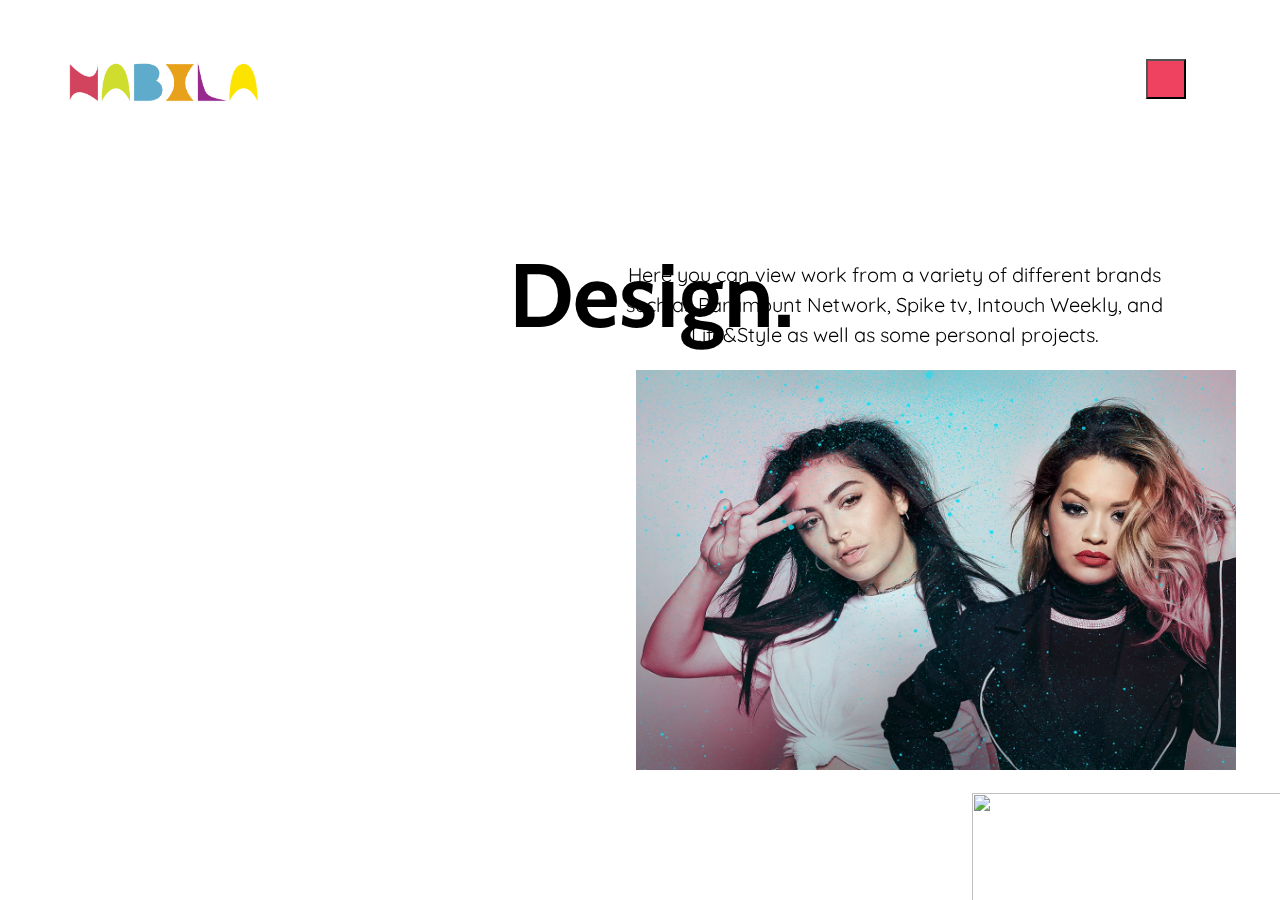
==== design.html @ 1d77c84b "added deisgn page" ====
<!DOCTYPE html>
<html>
<head>
	<meta charset="UTF-8">
	<meta name="description" content="Nabila Hasan's Design Work.">
	<title>Nabila's Design Work</title>
	<link rel="stylesheet" type="text/css" href="css/design.css">
	<link href="https://fonts.googleapis.com/css?family=Quicksand:300,400,500,700" rel="stylesheet">
	<link href="https://fonts.googleapis.com/css?family=Cabin:600,700" rel="stylesheet">
</head>

<body>

<img src="images/logo.png" id="logo"><a href="index.html"></a>


<button id="nav"><a href="menu.html"></a>
		<div id="accent"</div>
</button>
	
<h1>Design.<h1>

<div class="body">
<p>Here you can view work from a variety of different brands such as Paramount Network, Spike tv, Intouch Weekly, and Life&Style as well as some personal projects.</p> 
</div>

<section class="section-1">
<div id="entertainment">
	<img src="images/design.png">
</div>

<div id="magazine">
	<img src="images/magazine.png">
</div>

</section>

<div id="fashion"></div>

<div id="campaign"></div>

<div id="web/app"></div>

</body>
</html>
---- css/design.css ----
#nav {
	background-color: #ef4260;
	position: fixed;
	width: 40px;
	height: 40px;
	margin-top: 4%;
	left: 89.5%;

}

#accent {
	display: block;
	background-color: white;
	position: fixed;
	width: 10px;
	height: 2px;
	margin-top: 3%;
	left: 100%;
}

#logo {
	position: fixed;
	width: 200px;
	margin-top: 4%;
	left: 5%;	

}



h1 {
	position: fixed;
	top: 20%;
	left: 51.5%;
	margin-left: -150px;
	font-family: 'Cabin', sans-serif;
	font-weight: 700;
	font-size: 90px;
	color: black;
	text-align: center;
}

.body p{
	position: relative;
	top: 48%;
	width: 70%;
	left: 15%;
	font-family: 'Quicksand', sans-serif;
	font-weight: 400;
	font-size: 20px;
	color: black;
	text-align: center;
	line-height: 30px;
}

section-1 {

	margin-left: 15%;
	margin-right: 15%;

}

#entertainment img {

	position: relative;
	top: 71%;
	width: 600px;
	height: 400px;
	left: 5.4%;
	background-size: cover;
}

#magazine img {
	top: 71%;
	position: relative;
	left: 49%;
	width: 600px;
	height: 400px;
	background-size: cover;

}
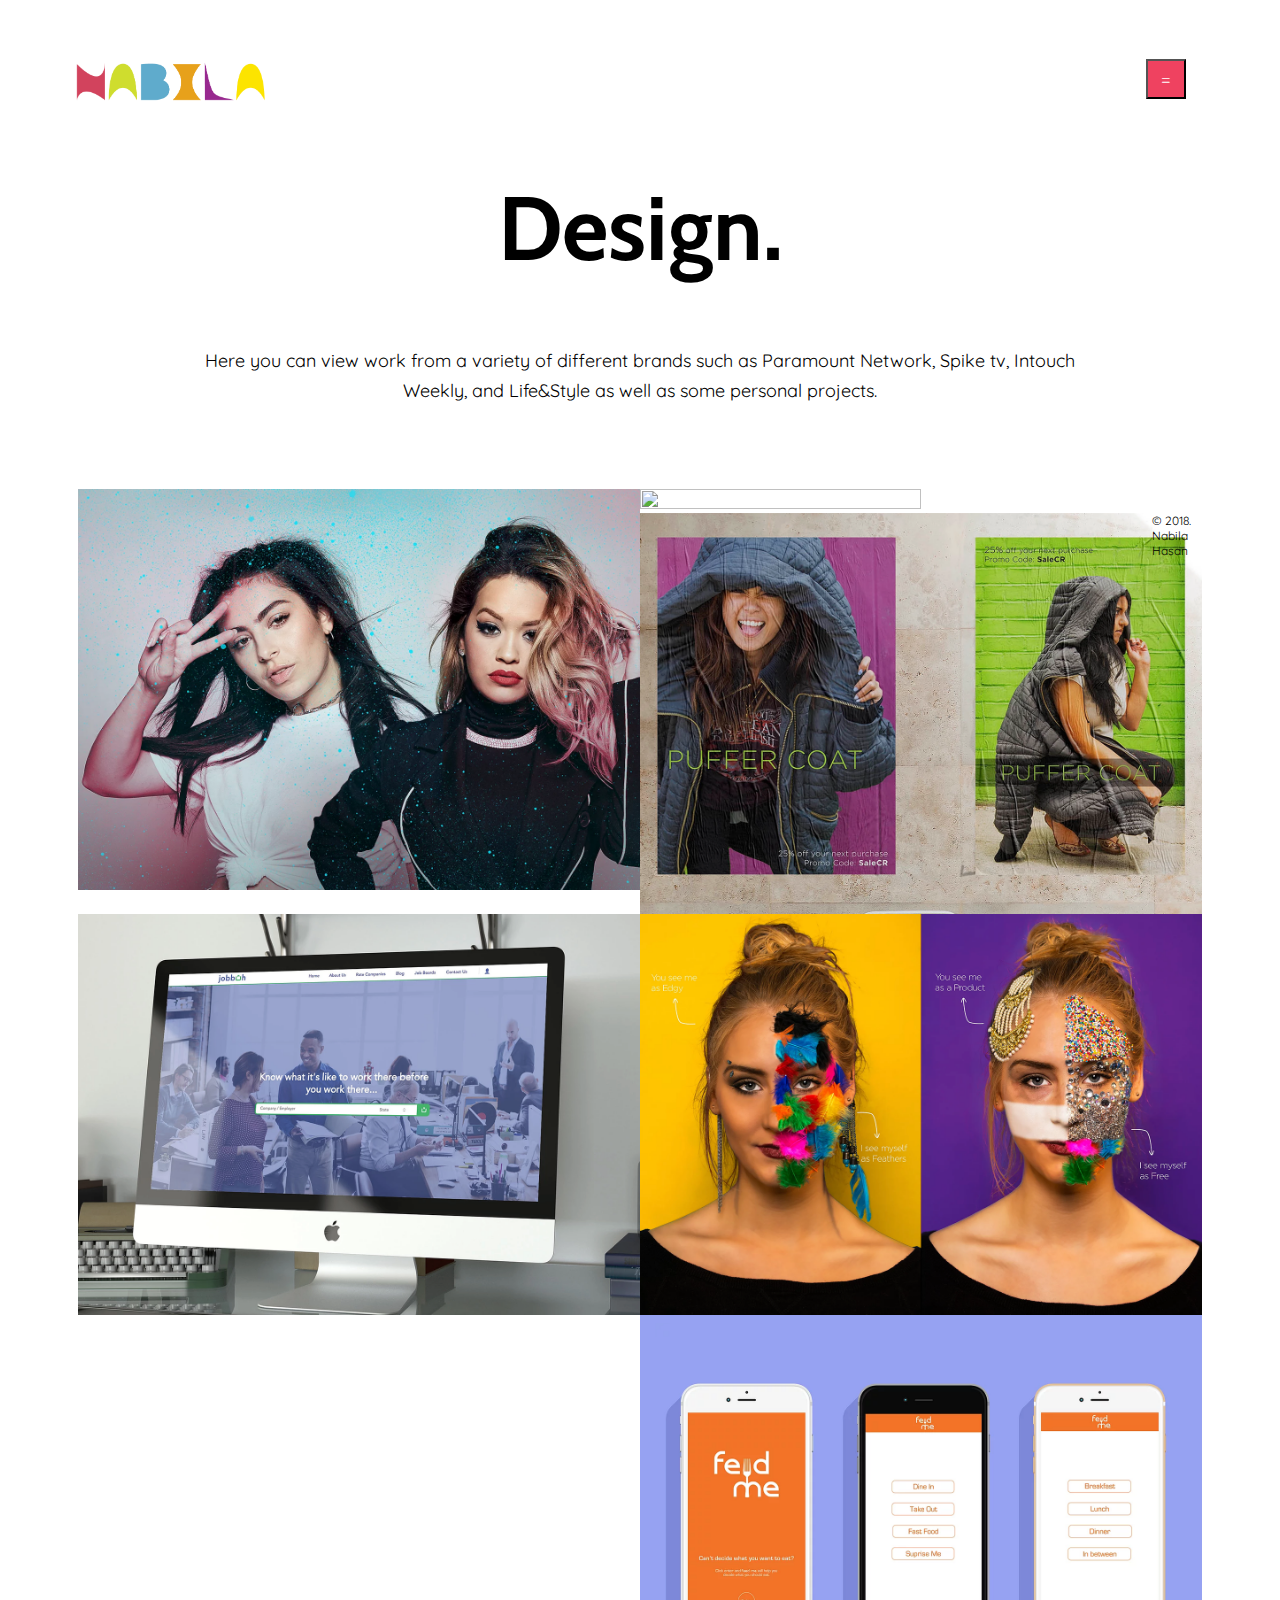
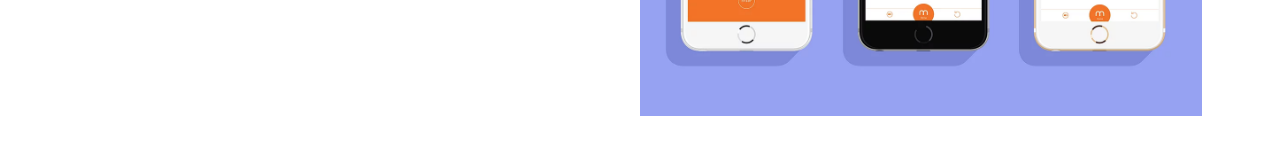
==== commit 7e24c64b: "added about page and updated design page" ====
--- a/design.html
+++ b/design.html
@@ -11,35 +11,51 @@
 
 <body>
 
-<img src="images/logo.png" id="logo"><a href="index.html"></a>
+	<a href="index.html"><img src="images/logo.png" id="logo"></a>
 
 
-<button id="nav"><a href="menu.html"></a>
-		<div id="accent"</div>
-</button>
-	
-<h1>Design.<h1>
+	<button id="nav"><a href="menu.html">=</a>
+		</button>
+		
+		<h1>Design.</h1>
 
-<div class="body">
-<p>Here you can view work from a variety of different brands such as Paramount Network, Spike tv, Intouch Weekly, and Life&Style as well as some personal projects.</p> 
-</div>
+		<div class="body">
+			<p>Here you can view work from a variety of different brands such as Paramount Network, Spike tv, Intouch Weekly, and Life&Style as well as some personal projects.</p> 
+		</div>
 
-<section class="section-1">
-<div id="entertainment">
-	<img src="images/design.png">
-</div>
+		<section class="section-1">
+			<div id="entertainment">
+				<img src="images/design.png">
+			</div>
 
-<div id="magazine">
-	<img src="images/magazine.png">
-</div>
+			<div id="magazine">
+				<img src="images/magazine.png">
+			</div>
+		</section>
 
+		<section class="section-2">
+
+		<div id="fashion">
+			<img src="images/fashion.png">
+		</div>
+
+		<div id="campaign">
+			<img src="images/campaign.png">
+		</div>
+	</section>
+
+<section class="section-3">
+		<div id="web">
+			<img src="images/web.png">
+		</div>
+
+		<div id="app">
+			<img src="images/app.png">
+		</div>
 </section>
 
-<div id="fashion"></div>
-
-<div id="campaign"></div>
-
-<div id="web/app"></div>
-
-</body>
-</html>+<footer>
+	<p>&copy; 2018. Nabila Hasan</p>
+</footer>
+	</body>
+	</html>--- a/css/design.css
+++ b/css/design.css
@@ -5,78 +5,145 @@
 	height: 40px;
 	margin-top: 4%;
 	left: 89.5%;
+	z-index: 1;
+	stroke: none;
 
 }
 
-#accent {
-	display: block;
-	background-color: white;
-	position: fixed;
-	width: 10px;
-	height: 2px;
-	margin-top: 3%;
-	left: 100%;
-}
-
-#logo {
-	position: fixed;
-	width: 200px;
-	margin-top: 4%;
-	left: 5%;	
+#nav a{
+	text-decoration: none;
+	color: white;
+	font-family: 'Quicksand', sans-serif;
+	font-weight: 300;
+	font-size: 20px; 
+	text-align: center;
+	z-index: 1;
 
 }
 
 
+#logo {
+	position: relative;
+	width: 200px;
+	margin-top: 4%;
+	left: 5%;	
+}
+
 
 h1 {
-	position: fixed;
+	position: relative;
 	top: 20%;
-	left: 51.5%;
-	margin-left: -150px;
+	margin-left: auto;
 	font-family: 'Cabin', sans-serif;
 	font-weight: 700;
 	font-size: 90px;
 	color: black;
 	text-align: center;
+	margin-bottom: 5%;
+	margin-top: 5%;
 }
 
 .body p{
 	position: relative;
-	top: 48%;
 	width: 70%;
 	left: 15%;
 	font-family: 'Quicksand', sans-serif;
 	font-weight: 400;
-	font-size: 20px;
+	font-size: 18px;
 	color: black;
 	text-align: center;
 	line-height: 30px;
+	margin-bottom: 6.5%;
 }
 
-section-1 {
-
-	margin-left: 15%;
-	margin-right: 15%;
+.section-1 {
+	margin-left: 5.5%;
+	margin-right: 5.5%;
 
 }
 
 #entertainment img {
 
 	position: relative;
-	top: 71%;
-	width: 600px;
-	height: 400px;
-	left: 5.4%;
+	float: left;
+	width: 50%;
+	height: 30%;
 	background-size: cover;
 }
 
 #magazine img {
-	top: 71%;
 	position: relative;
-	left: 49%;
-	width: 600px;
-	height: 400px;
+	float: right;
+	width: 50%;
+	height: 30%;
 	background-size: cover;
 
 }
 
+.section-2 {
+	margin-left: 5.5%;
+	margin-right: 5.5%;
+	margin-top: 5%;
+
+}
+
+
+#fashion img {
+
+	position: relative;
+	float: left;
+	width: 50%;
+	height: 30%;
+	background-size: cover;
+}
+
+#campaign img {
+
+	position: relative;
+	float: right;
+	width: 50%;
+	height: 30%;
+	background-size: cover;
+}
+
+.section-3 {
+	margin-left: 5.5%;
+	margin-right: 5.5%;
+	margin-top: 5%;
+
+
+}
+
+
+#web img {
+
+	position: relative;
+	float: left;
+	width: 50%;
+	height: 30%;
+	background-size: cover;
+	margin-bottom: 7%;
+}
+
+#app img {
+
+	position: relative;
+	float: right;
+	width: 50%;
+	height: 30%;
+	background-size: cover;
+	margin-bottom: 3.5%;
+}
+
+footer {
+
+	position: relative;
+	left: -50px;
+	right: auto;
+	font-family: 'Quicksand', sans-serif;
+	font-weight: 400;
+	font-size: 12px;
+	color: black;
+	margin-bottom: 3%;
+
+}
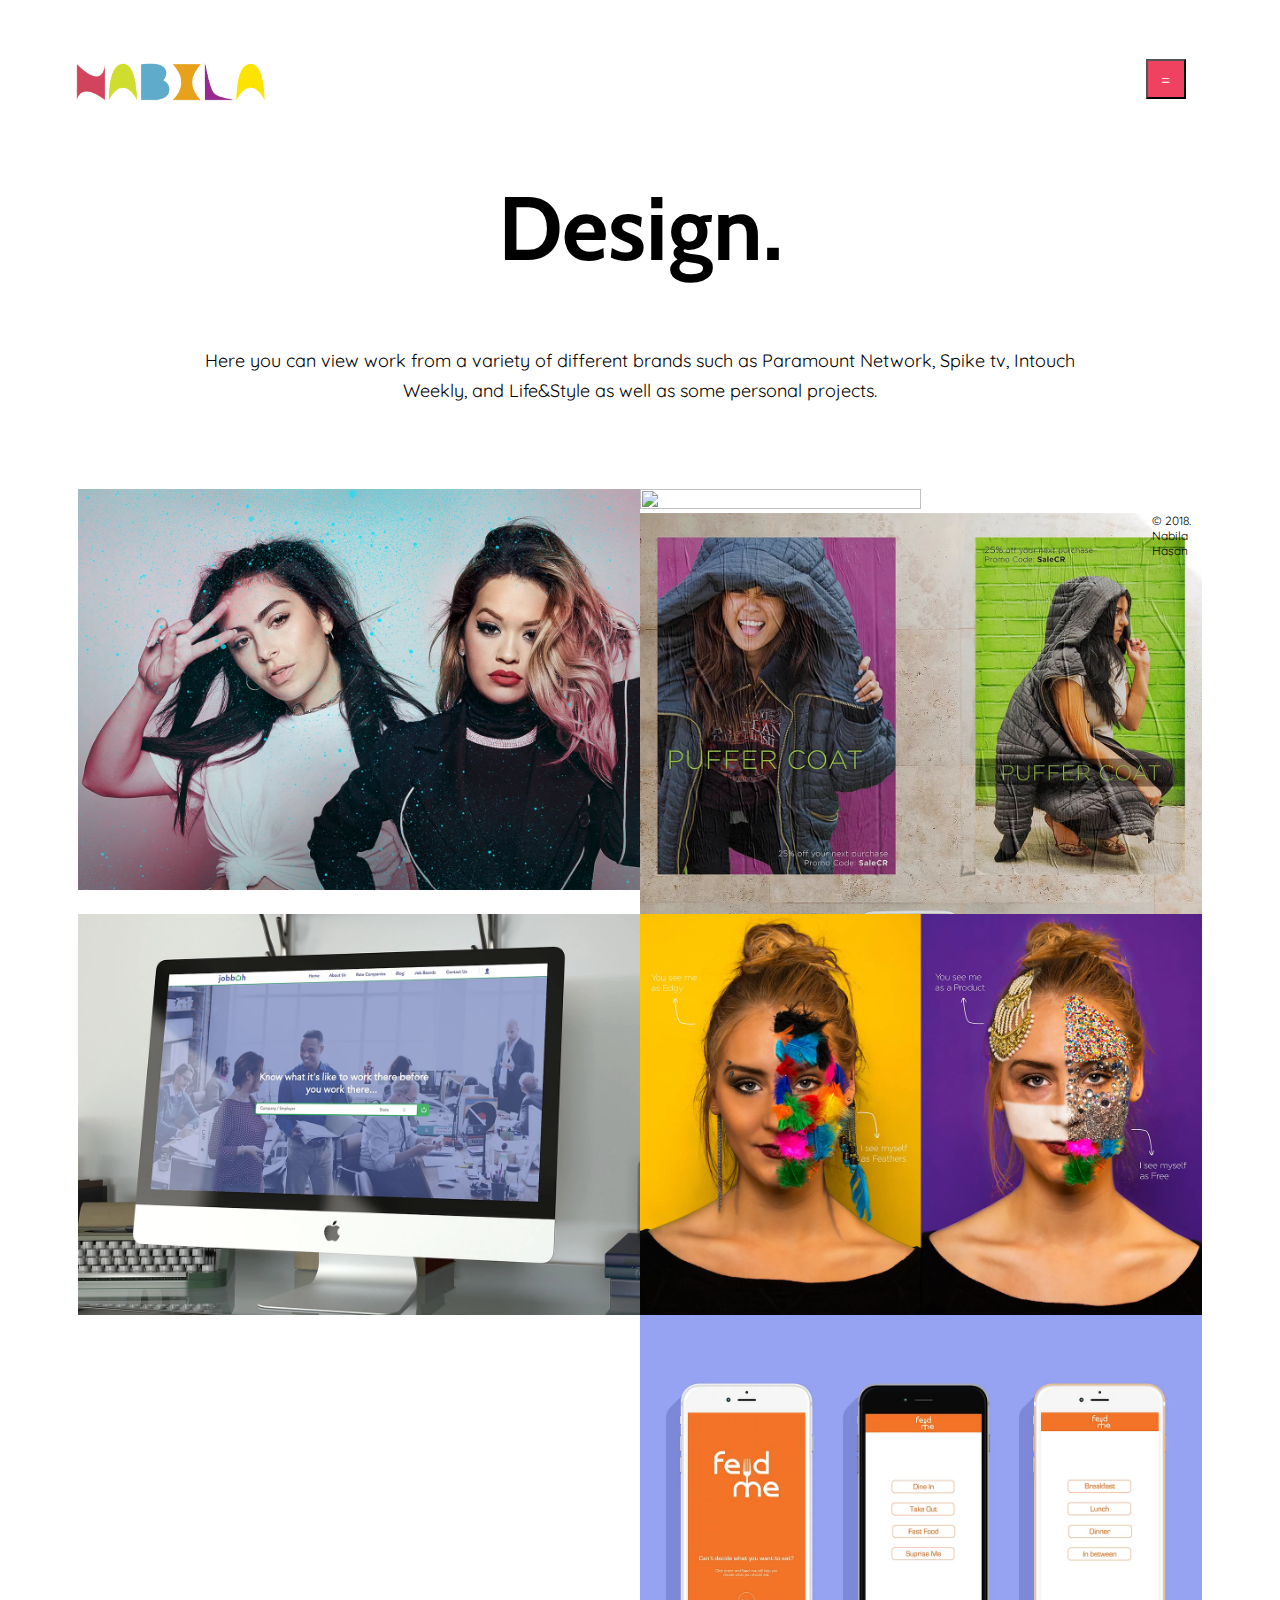
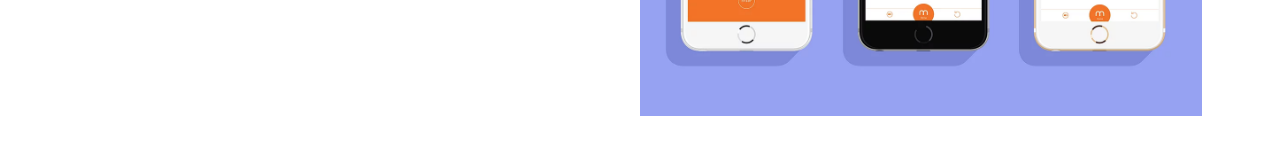
==== commit c4265e79: "added contact and magazine page" ====
--- a/design.html
+++ b/design.html
@@ -29,7 +29,7 @@
 			</div>
 
 			<div id="magazine">
-				<img src="images/magazine.png">
+				<a href="magazine.html"><img src="images/magazine.png"></a>
 			</div>
 		</section>
 
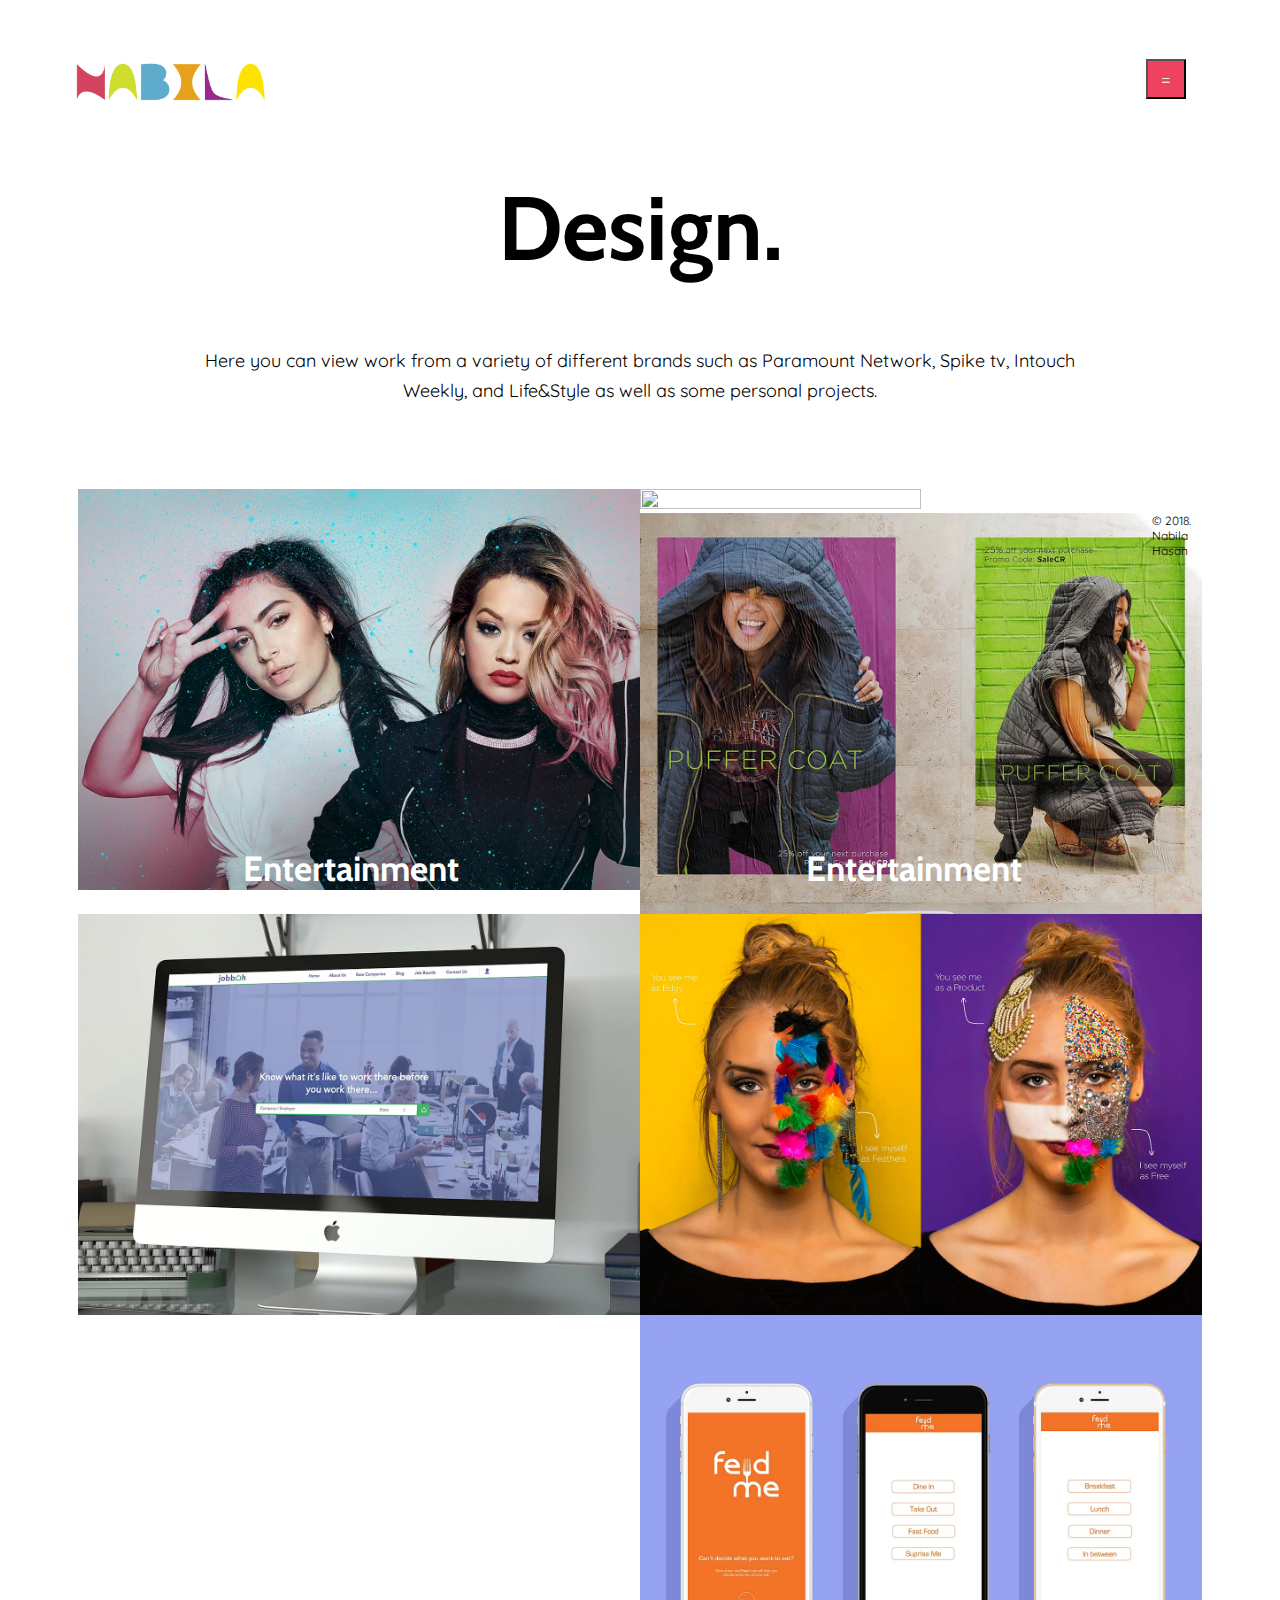
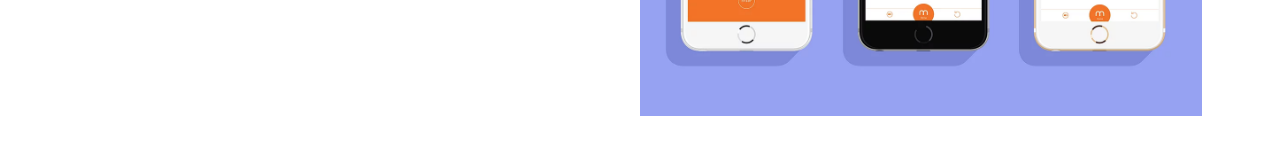
==== commit b28bfd56: "added js" ====
--- a/design.html
+++ b/design.html
@@ -7,6 +7,7 @@
 	<link rel="stylesheet" type="text/css" href="css/design.css">
 	<link href="https://fonts.googleapis.com/css?family=Quicksand:300,400,500,700" rel="stylesheet">
 	<link href="https://fonts.googleapis.com/css?family=Cabin:600,700" rel="stylesheet">
+	<script src="https://ajax.googleapis.com/ajax/libs/jquery/3.3.1/jquery.min.js"></script>
 </head>
 
 <body>
@@ -26,10 +27,12 @@
 		<section class="section-1">
 			<div id="entertainment">
 				<img src="images/design.png">
+				<h1>Entertainment</h1>
 			</div>
 
 			<div id="magazine">
 				<a href="magazine.html"><img src="images/magazine.png"></a>
+				<h1>Entertainment</h1>
 			</div>
 		</section>
 
@@ -46,7 +49,7 @@
 
 <section class="section-3">
 		<div id="web">
-			<img src="images/web.png">
+			<img src="images/web/web.png">
 		</div>
 
 		<div id="app">
@@ -57,5 +60,7 @@
 <footer>
 	<p>&copy; 2018. Nabila Hasan</p>
 </footer>
+
+<script type="text/javascript" src="js/home.js"></script>
 	</body>
 	</html>--- a/css/design.css
+++ b/css/design.css
@@ -62,13 +62,30 @@
 
 }
 
+
 #entertainment img {
 
+text-align: center;
 	position: relative;
 	float: left;
 	width: 50%;
 	height: 30%;
 	background-size: cover;
+	z-index: 1;
+	background: transparent;
+}
+
+#entertainment h1 {
+	position: absolute;
+	margin-left: auto;
+	font-family: 'Cabin', sans-serif;
+	font-weight: 700;
+	font-size: 35px;
+	color: white;
+	text-align: center;
+	top: 87%;
+	left: 19%;
+	z-index: 3;
 }
 
 #magazine img {
@@ -78,6 +95,19 @@
 	height: 30%;
 	background-size: cover;
 
+}
+
+#magazine h1 {
+	position: absolute;
+	margin-left: auto;
+	font-family: 'Cabin', sans-serif;
+	font-weight: 700;
+	font-size: 35px;
+	color: white;
+	text-align: center;
+	top: 87%;
+	left: 63%;
+	z-index: 2;
 }
 
 .section-2 {
